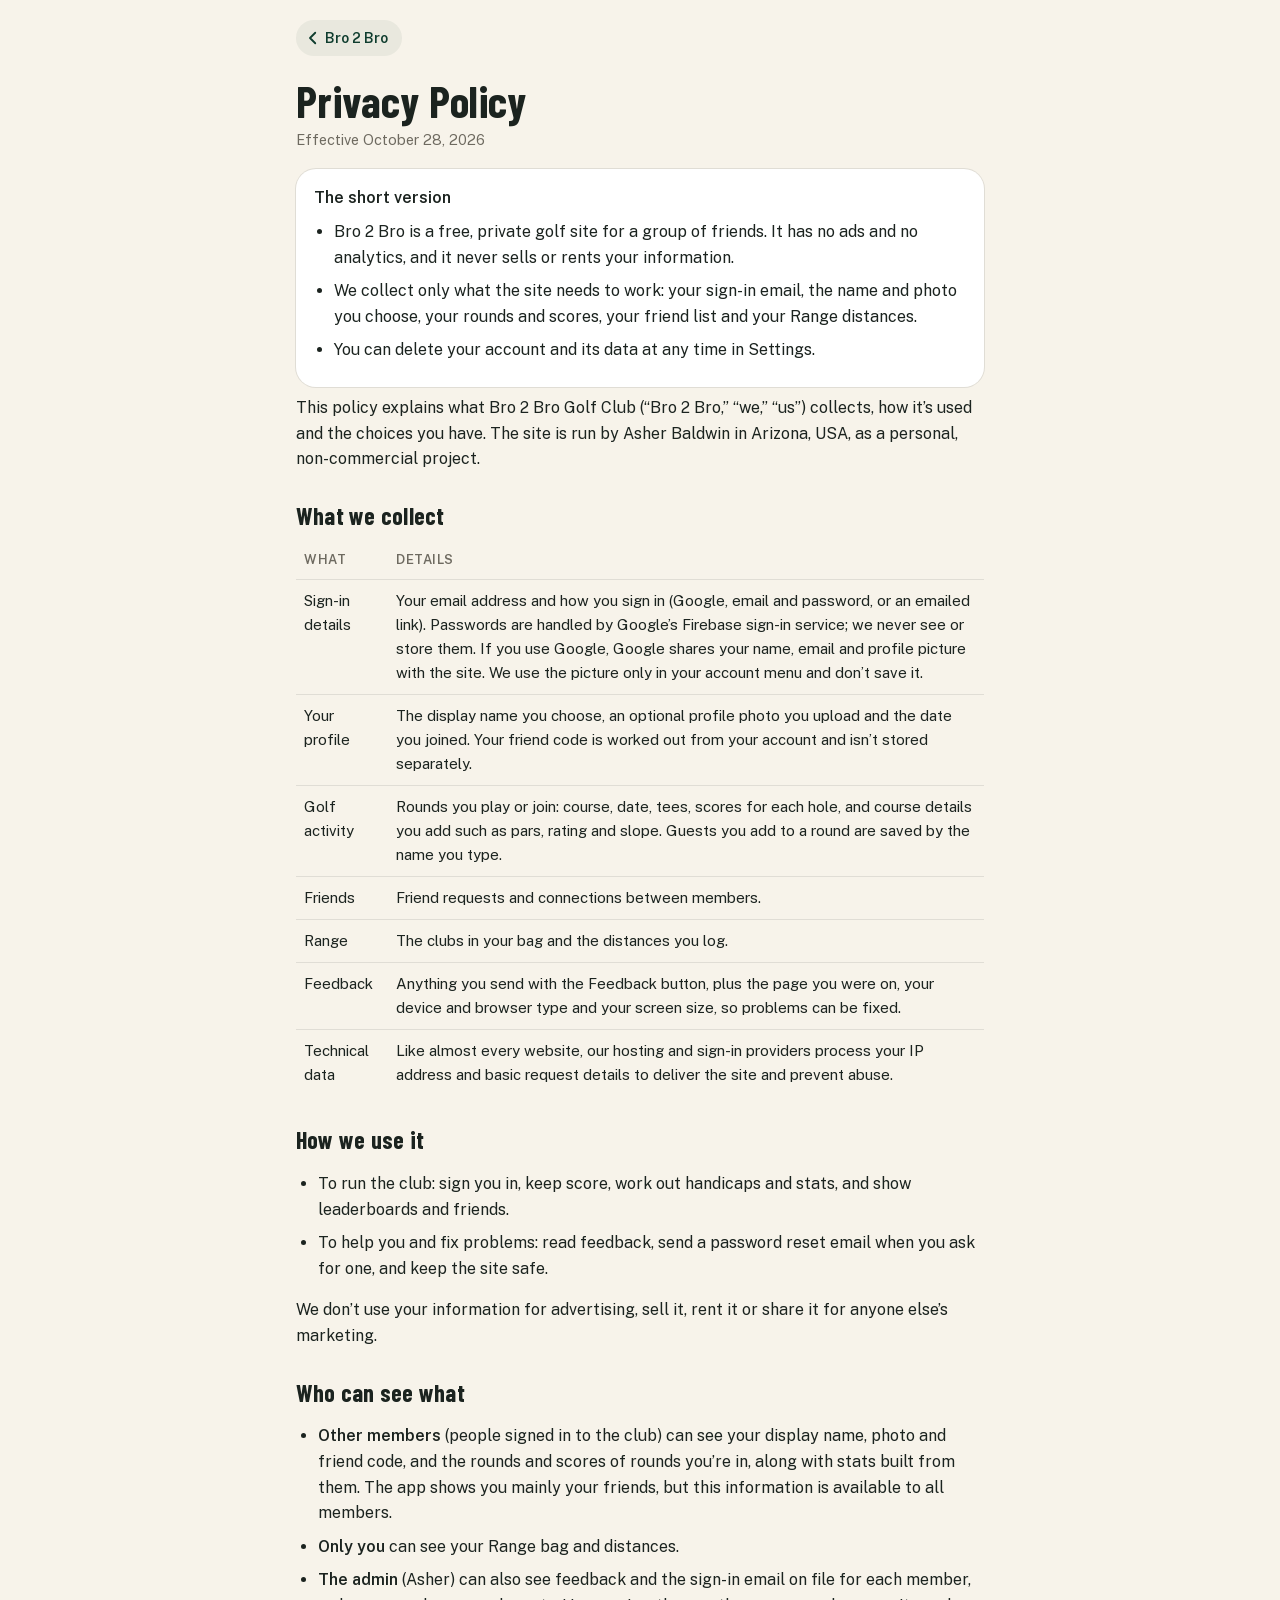
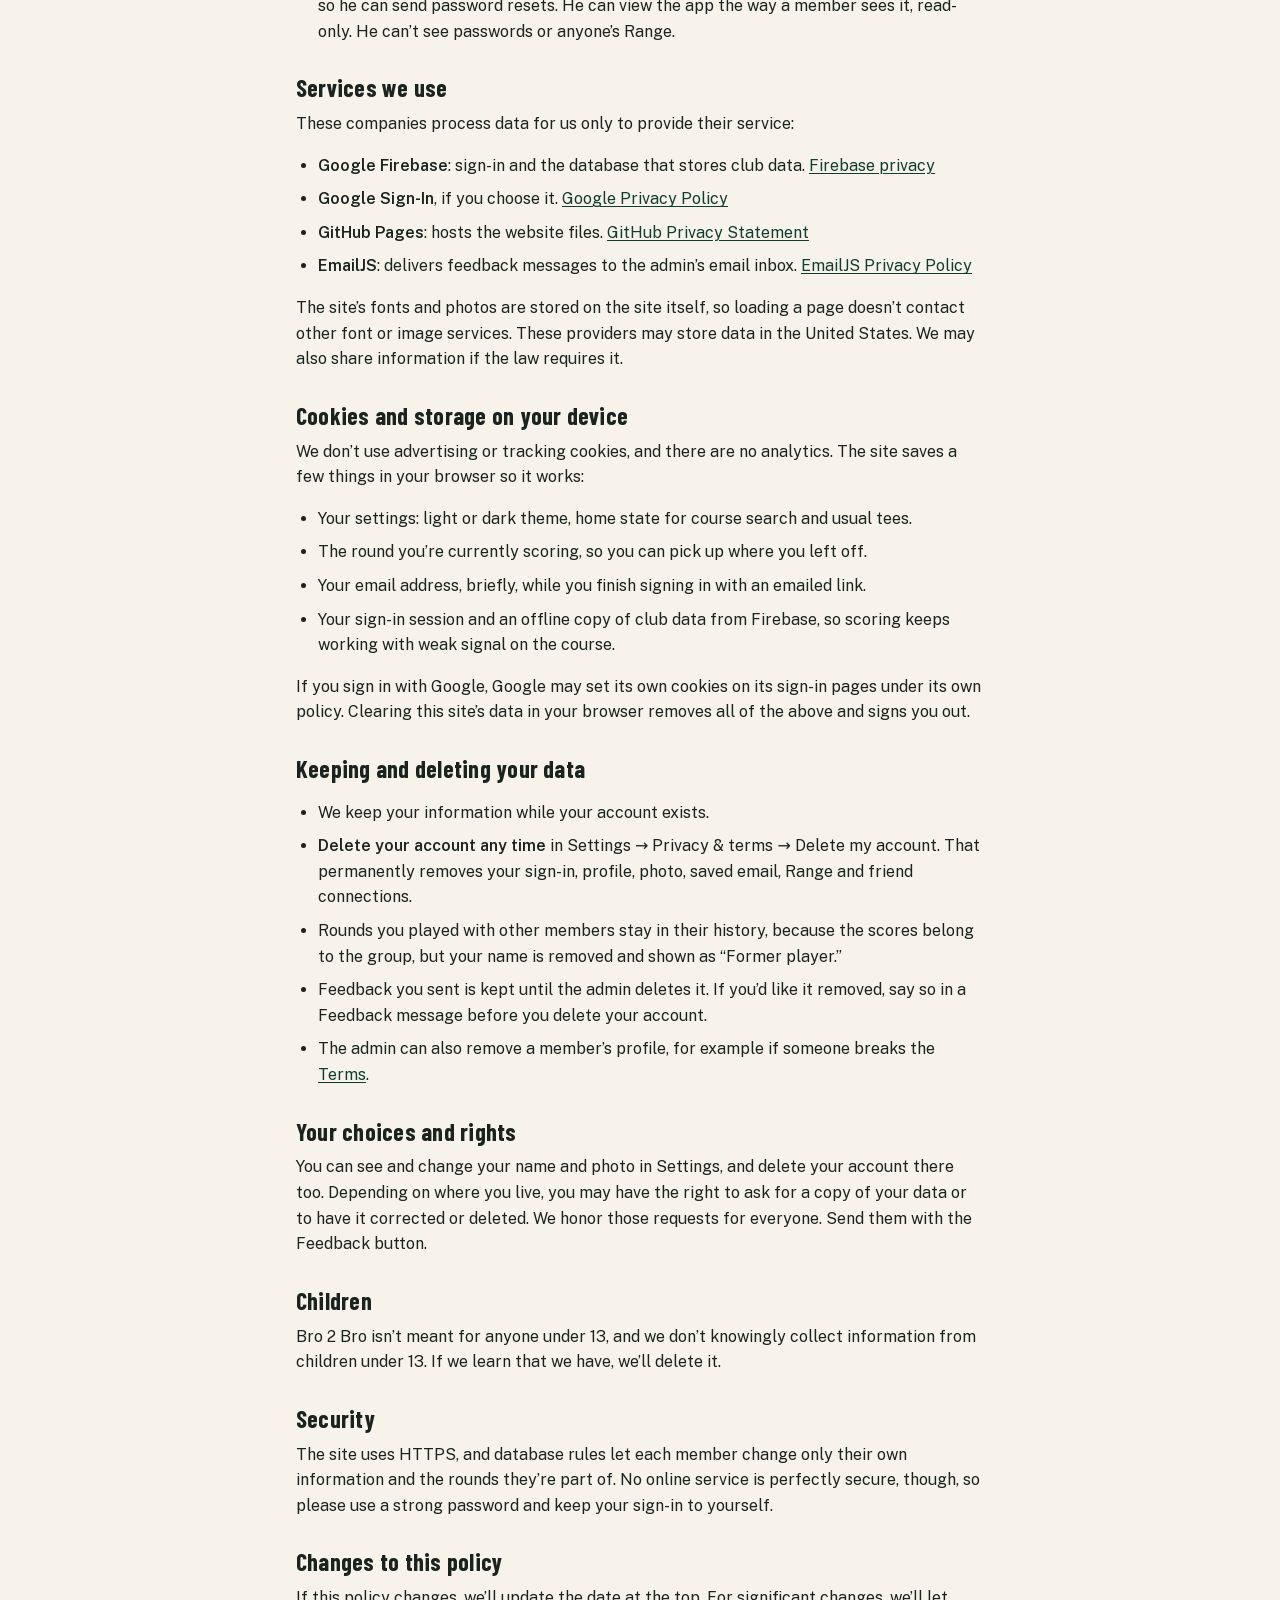
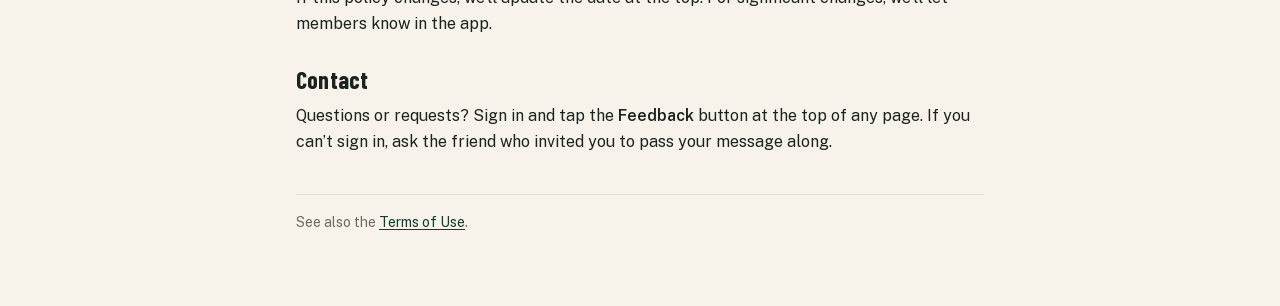
==== privacy.html @ 026c8fe2 "Add Privacy Policy, Terms of Use, self-serve account deletion and self-hosted fonts - privacy.html a" ====
<!DOCTYPE html>
<html lang="en">
<head>
<meta charset="utf-8">
<meta name="viewport" content="width=device-width, initial-scale=1, viewport-fit=cover">
<title>Privacy Policy · Bro 2 Bro Golf Club</title>
<link rel="icon" type="image/png" href="favicon.png?v=2">
<link href="fonts/fonts.css" rel="stylesheet">
<link href="legal.css" rel="stylesheet">
<script>try{if(localStorage.getItem('ww-theme')==='dark')document.documentElement.dataset.theme='dark'}catch(e){}</script>
</head>
<body>
<main>
<a class="back" href="./"><svg viewBox="0 0 24 24" aria-hidden="true"><path d="M15 5l-7 7 7 7" fill="none" stroke="currentColor" stroke-width="2.4" stroke-linecap="round" stroke-linejoin="round"/></svg>Bro 2 Bro</a>
<h1>Privacy Policy</h1>
<p class="date">Effective October 28, 2026</p>

<div class="sum"><b>The short version</b>
<ul>
<li>Bro 2 Bro is a free, private golf site for a group of friends. It has no ads and no analytics, and it never sells or rents your information.</li>
<li>We collect only what the site needs to work: your sign-in email, the name and photo you choose, your rounds and scores, your friend list and your Range distances.</li>
<li>You can delete your account and its data at any time in Settings.</li>
</ul></div>

<p>This policy explains what Bro 2 Bro Golf Club (“Bro 2 Bro,” “we,” “us”) collects, how it’s used and the choices you have. The site is run by Asher Baldwin in Arizona, USA, as a personal, non-commercial project.</p>

<h2>What we collect</h2>
<table>
<tr><th>What</th><th>Details</th></tr>
<tr><td>Sign-in details</td><td>Your email address and how you sign in (Google, email and password, or an emailed link). Passwords are handled by Google’s Firebase sign-in service; we never see or store them. If you use Google, Google shares your name, email and profile picture with the site. We use the picture only in your account menu and don’t save it.</td></tr>
<tr><td>Your profile</td><td>The display name you choose, an optional profile photo you upload and the date you joined. Your friend code is worked out from your account and isn’t stored separately.</td></tr>
<tr><td>Golf activity</td><td>Rounds you play or join: course, date, tees, scores for each hole, and course details you add such as pars, rating and slope. Guests you add to a round are saved by the name you type.</td></tr>
<tr><td>Friends</td><td>Friend requests and connections between members.</td></tr>
<tr><td>Range</td><td>The clubs in your bag and the distances you log.</td></tr>
<tr><td>Feedback</td><td>Anything you send with the Feedback button, plus the page you were on, your device and browser type and your screen size, so problems can be fixed.</td></tr>
<tr><td>Technical data</td><td>Like almost every website, our hosting and sign-in providers process your IP address and basic request details to deliver the site and prevent abuse.</td></tr>
</table>

<h2>How we use it</h2>
<ul>
<li>To run the club: sign you in, keep score, work out handicaps and stats, and show leaderboards and friends.</li>
<li>To help you and fix problems: read feedback, send a password reset email when you ask for one, and keep the site safe.</li>
</ul>
<p>We don’t use your information for advertising, sell it, rent it or share it for anyone else’s marketing.</p>

<h2>Who can see what</h2>
<ul>
<li><b>Other members</b> (people signed in to the club) can see your display name, photo and friend code, and the rounds and scores of rounds you’re in, along with stats built from them. The app shows you mainly your friends, but this information is available to all members.</li>
<li><b>Only you</b> can see your Range bag and distances.</li>
<li><b>The admin</b> (Asher) can also see feedback and the sign-in email on file for each member, so he can send password resets. He can view the app the way a member sees it, read-only. He can’t see passwords or anyone’s Range.</li>
</ul>

<h2>Services we use</h2>
<p>These companies process data for us only to provide their service:</p>
<ul>
<li><b>Google Firebase</b>: sign-in and the database that stores club data. <a href="https://firebase.google.com/support/privacy">Firebase privacy</a></li>
<li><b>Google Sign-In</b>, if you choose it. <a href="https://policies.google.com/privacy">Google Privacy Policy</a></li>
<li><b>GitHub Pages</b>: hosts the website files. <a href="https://docs.github.com/site-policy/privacy-policies/github-general-privacy-statement">GitHub Privacy Statement</a></li>
<li><b>EmailJS</b>: delivers feedback messages to the admin’s email inbox. <a href="https://www.emailjs.com/legal/privacy-policy/">EmailJS Privacy Policy</a></li>
</ul>
<p>The site’s fonts and photos are stored on the site itself, so loading a page doesn’t contact other font or image services. These providers may store data in the United States. We may also share information if the law requires it.</p>

<h2>Cookies and storage on your device</h2>
<p>We don’t use advertising or tracking cookies, and there are no analytics. The site saves a few things in your browser so it works:</p>
<ul>
<li>Your settings: light or dark theme, home state for course search and usual tees.</li>
<li>The round you’re currently scoring, so you can pick up where you left off.</li>
<li>Your email address, briefly, while you finish signing in with an emailed link.</li>
<li>Your sign-in session and an offline copy of club data from Firebase, so scoring keeps working with weak signal on the course.</li>
</ul>
<p>If you sign in with Google, Google may set its own cookies on its sign-in pages under its own policy. Clearing this site’s data in your browser removes all of the above and signs you out.</p>

<h2>Keeping and deleting your data</h2>
<ul>
<li>We keep your information while your account exists.</li>
<li><b>Delete your account any time</b> in Settings → Privacy &amp; terms → Delete my account. That permanently removes your sign-in, profile, photo, saved email, Range and friend connections.</li>
<li>Rounds you played with other members stay in their history, because the scores belong to the group, but your name is removed and shown as “Former player.”</li>
<li>Feedback you sent is kept until the admin deletes it. If you’d like it removed, say so in a Feedback message before you delete your account.</li>
<li>The admin can also remove a member’s profile, for example if someone breaks the <a href="terms.html">Terms</a>.</li>
</ul>

<h2>Your choices and rights</h2>
<p>You can see and change your name and photo in Settings, and delete your account there too. Depending on where you live, you may have the right to ask for a copy of your data or to have it corrected or deleted. We honor those requests for everyone. Send them with the Feedback button.</p>

<h2>Children</h2>
<p>Bro 2 Bro isn’t meant for anyone under 13, and we don’t knowingly collect information from children under 13. If we learn that we have, we’ll delete it.</p>

<h2>Security</h2>
<p>The site uses HTTPS, and database rules let each member change only their own information and the rounds they’re part of. No online service is perfectly secure, though, so please use a strong password and keep your sign-in to yourself.</p>

<h2>Changes to this policy</h2>
<p>If this policy changes, we’ll update the date at the top. For significant changes, we’ll let members know in the app.</p>

<h2>Contact</h2>
<p>Questions or requests? Sign in and tap the <b>Feedback</b> button at the top of any page. If you can’t sign in, ask the friend who invited you to pass your message along.</p>

<p class="foot">See also the <a href="terms.html">Terms of Use</a>.</p>
</main>
</body>
</html>
---- fonts/fonts.css ----
/* Barlow Condensed and Public Sans, hosted with the site (SIL Open Font License, see the OFL files here) so visitors never load anything from Google Fonts. */
@font-face{font-family:'Barlow Condensed';font-style:normal;font-weight:500;font-display:swap;src:url(barlow-condensed-500-latin-ext.woff2) format('woff2');unicode-range:U+0100-02BA, U+02BD-02C5, U+02C7-02CC, U+02CE-02D7, U+02DD-02FF, U+0304, U+0308, U+0329, U+1D00-1DBF, U+1E00-1E9F, U+1EF2-1EFF, U+2020, U+20A0-20AB, U+20AD-20C4, U+2113, U+2C60-2C7F, U+A720-A7FF}
@font-face{font-family:'Barlow Condensed';font-style:normal;font-weight:500;font-display:swap;src:url(barlow-condensed-500-latin.woff2) format('woff2');unicode-range:U+0000-00FF, U+0131, U+0152-0153, U+02BB-02BC, U+02C6, U+02DA, U+02DC, U+0304, U+0308, U+0329, U+2000-206F, U+20AC, U+2122, U+2191, U+2193, U+2212, U+2215, U+FEFF, U+FFFD}
@font-face{font-family:'Barlow Condensed';font-style:normal;font-weight:700;font-display:swap;src:url(barlow-condensed-700-latin-ext.woff2) format('woff2');unicode-range:U+0100-02BA, U+02BD-02C5, U+02C7-02CC, U+02CE-02D7, U+02DD-02FF, U+0304, U+0308, U+0329, U+1D00-1DBF, U+1E00-1E9F, U+1EF2-1EFF, U+2020, U+20A0-20AB, U+20AD-20C4, U+2113, U+2C60-2C7F, U+A720-A7FF}
@font-face{font-family:'Barlow Condensed';font-style:normal;font-weight:700;font-display:swap;src:url(barlow-condensed-700-latin.woff2) format('woff2');unicode-range:U+0000-00FF, U+0131, U+0152-0153, U+02BB-02BC, U+02C6, U+02DA, U+02DC, U+0304, U+0308, U+0329, U+2000-206F, U+20AC, U+2122, U+2191, U+2193, U+2212, U+2215, U+FEFF, U+FFFD}
@font-face{font-family:'Public Sans';font-style:normal;font-weight:400;font-display:swap;src:url(public-sans-latin-ext.woff2) format('woff2');unicode-range:U+0100-02BA, U+02BD-02C5, U+02C7-02CC, U+02CE-02D7, U+02DD-02FF, U+0304, U+0308, U+0329, U+1D00-1DBF, U+1E00-1E9F, U+1EF2-1EFF, U+2020, U+20A0-20AB, U+20AD-20C4, U+2113, U+2C60-2C7F, U+A720-A7FF}
@font-face{font-family:'Public Sans';font-style:normal;font-weight:400;font-display:swap;src:url(public-sans-latin.woff2) format('woff2');unicode-range:U+0000-00FF, U+0131, U+0152-0153, U+02BB-02BC, U+02C6, U+02DA, U+02DC, U+0304, U+0308, U+0329, U+2000-206F, U+20AC, U+2122, U+2191, U+2193, U+2212, U+2215, U+FEFF, U+FFFD}
@font-face{font-family:'Public Sans';font-style:normal;font-weight:600;font-display:swap;src:url(public-sans-latin-ext.woff2) format('woff2');unicode-range:U+0100-02BA, U+02BD-02C5, U+02C7-02CC, U+02CE-02D7, U+02DD-02FF, U+0304, U+0308, U+0329, U+1D00-1DBF, U+1E00-1E9F, U+1EF2-1EFF, U+2020, U+20A0-20AB, U+20AD-20C4, U+2113, U+2C60-2C7F, U+A720-A7FF}
@font-face{font-family:'Public Sans';font-style:normal;font-weight:600;font-display:swap;src:url(public-sans-latin.woff2) format('woff2');unicode-range:U+0000-00FF, U+0131, U+0152-0153, U+02BB-02BC, U+02C6, U+02DA, U+02DC, U+0304, U+0308, U+0329, U+2000-206F, U+20AC, U+2122, U+2191, U+2193, U+2212, U+2215, U+FEFF, U+FFFD}
---- legal.css ----
/* Shared look for privacy.html and terms.html: the classic Clubhouse colors, with dark mode following the site's saved theme. */
:root{--bg:#F7F3EA;--card:#fff;--ink:#1B231F;--mute:#6E6A60;--hair:rgba(27,35,31,.1);--accent:#0F3D2E;--metal:#9C7A45;--fill:rgba(15,61,46,.06)}
:root[data-theme="dark"]{--bg:#0B1411;--card:#16211C;--ink:#F2EDE2;--mute:#A39E92;--hair:rgba(242,237,226,.1);--accent:#D9B77E;--metal:#D9B77E;--fill:rgba(242,237,226,.07)}
*{box-sizing:border-box}
html{-webkit-text-size-adjust:100%}
body{margin:0;background:var(--bg);color:var(--ink);font:400 16px/1.6 "Public Sans",system-ui,sans-serif}
main{max-width:720px;margin:0 auto;padding:20px 16px 64px}
.back{display:inline-flex;align-items:center;gap:3px;height:36px;padding:0 14px 0 8px;border-radius:999px;background:var(--fill);color:var(--accent);font:600 14px "Public Sans",sans-serif;text-decoration:none;white-space:nowrap}
.back svg{width:18px;height:18px}
h1{font:700 clamp(30px,9vw,44px)/1.05 "Barlow Condensed","Arial Narrow",sans-serif;margin:22px 0 4px;letter-spacing:.01em}
h2{font:700 24px/1.2 "Barlow Condensed","Arial Narrow",sans-serif;margin:30px 0 6px;letter-spacing:.01em}
.date{color:var(--mute);margin:0 0 18px;font-size:14.5px}
.sum{background:var(--card);border-radius:20px;padding:16px 18px;box-shadow:0 0 0 1px var(--hair);margin:18px 0 8px}
.sum ul{margin:6px 0 0;padding-left:20px}
p,li{margin:8px 0}
ul{padding-left:22px}
a{color:var(--accent);text-underline-offset:2px}
table{width:100%;border-collapse:collapse;margin:10px 0;font-size:15px}
th,td{text-align:left;vertical-align:top;padding:9px 8px;border-top:1px solid var(--hair)}
th{color:var(--mute);font-weight:600;font-size:13px;letter-spacing:.04em;text-transform:uppercase;border-top:0}
code{font-size:14px;background:var(--fill);padding:1px 6px;border-radius:6px}
.foot{margin-top:40px;padding-top:16px;border-top:1px solid var(--hair);color:var(--mute);font-size:14px}
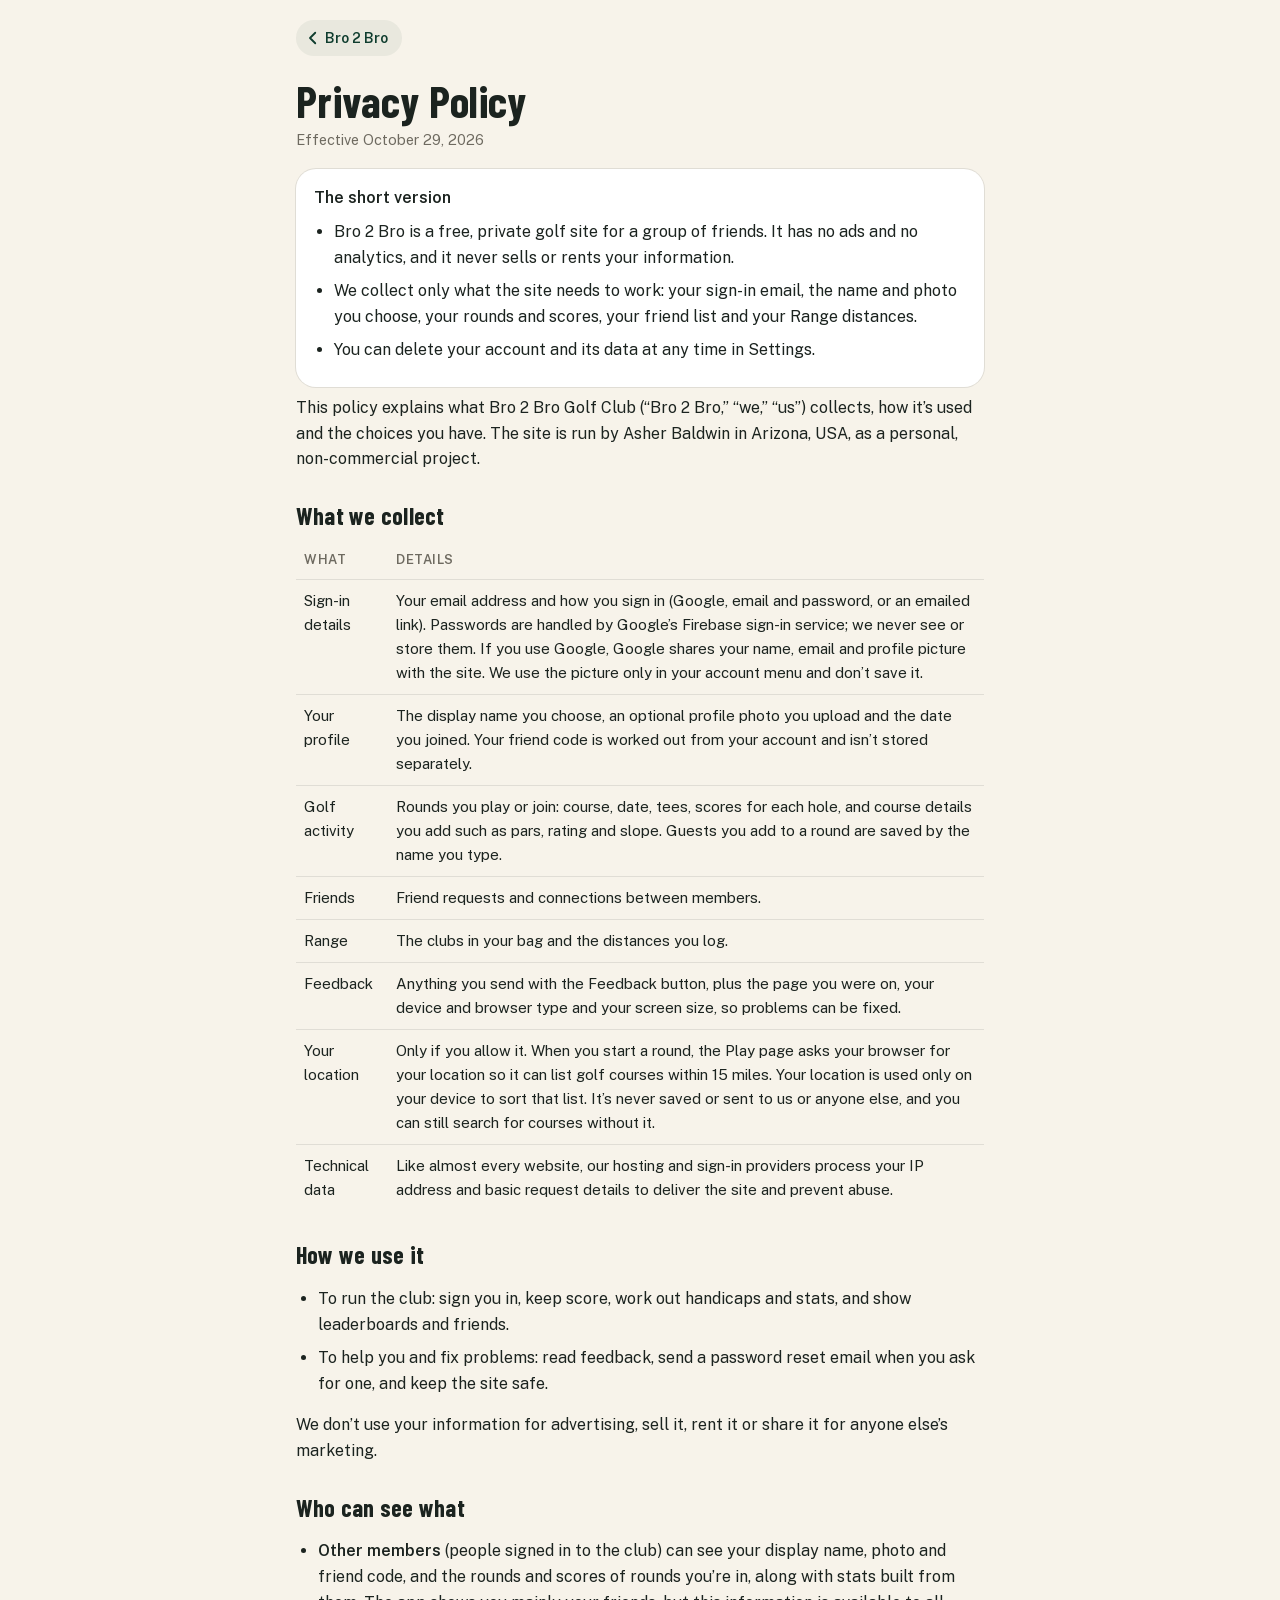
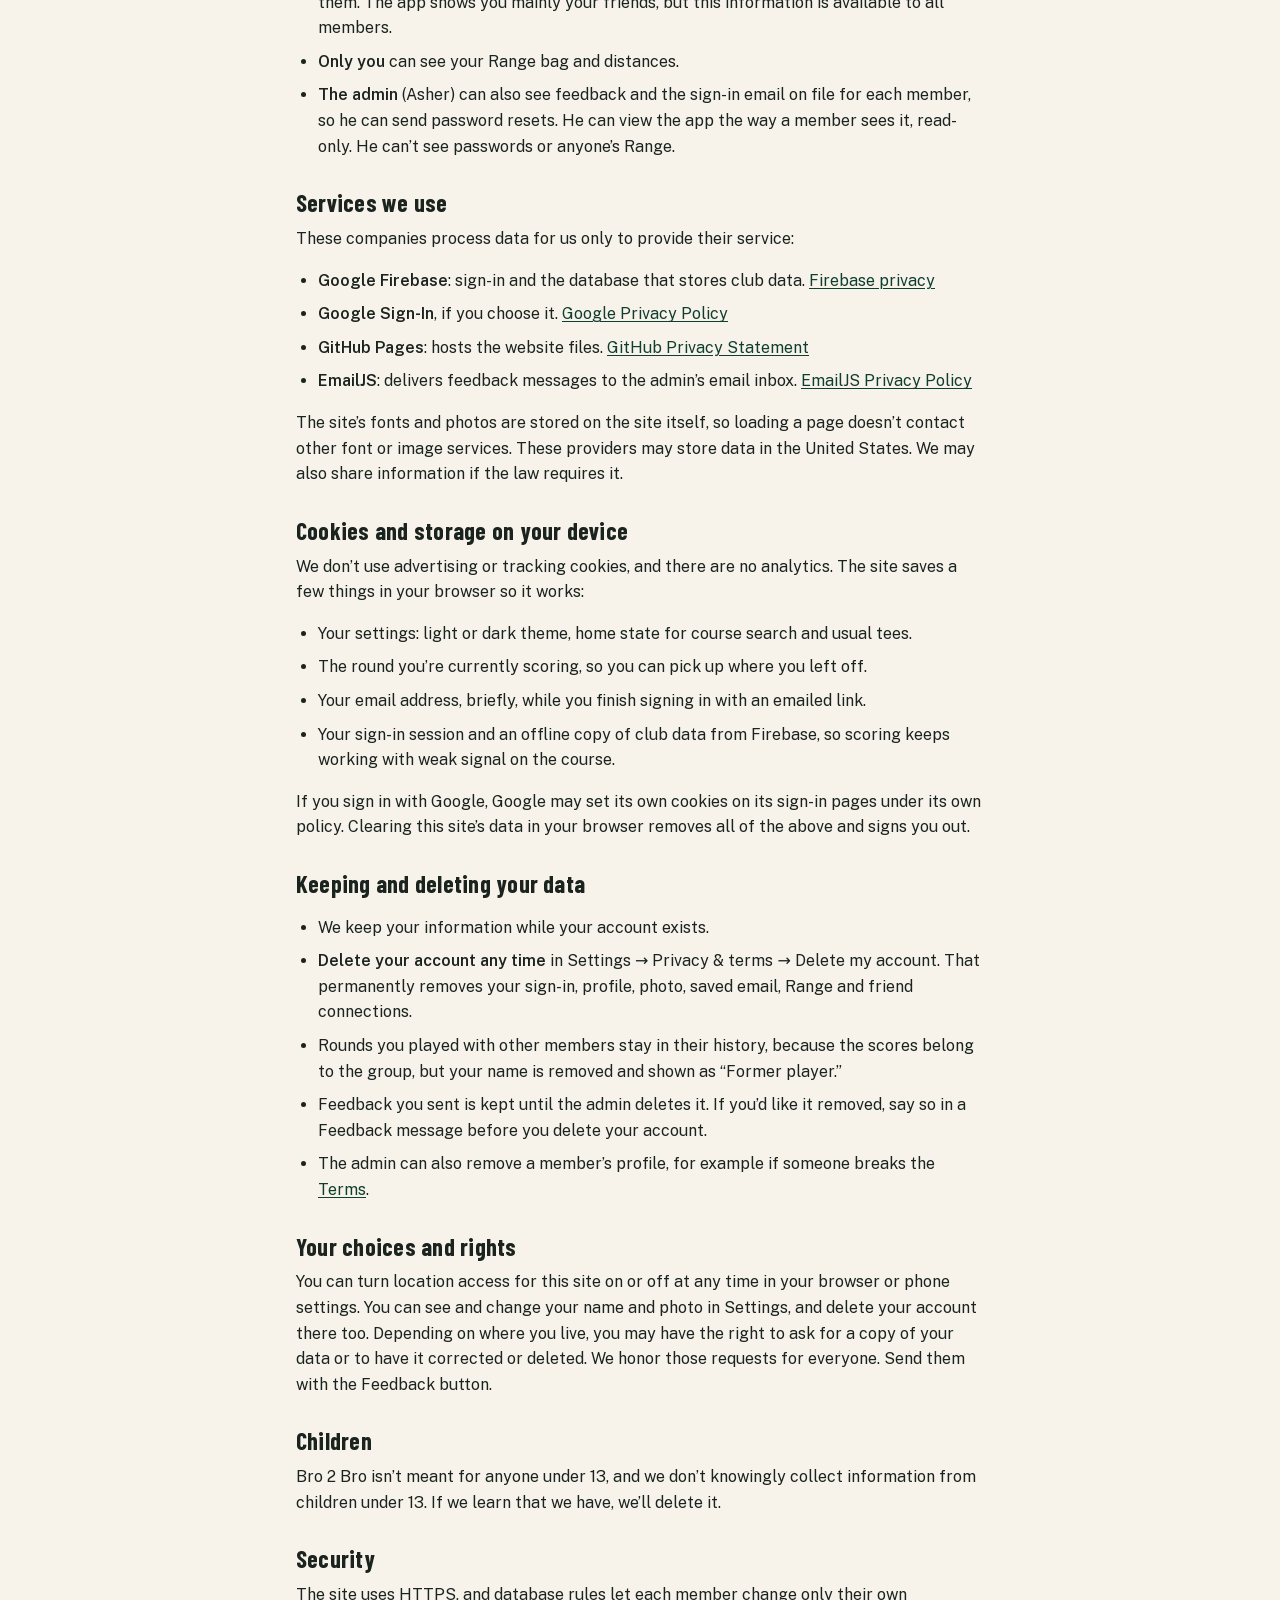
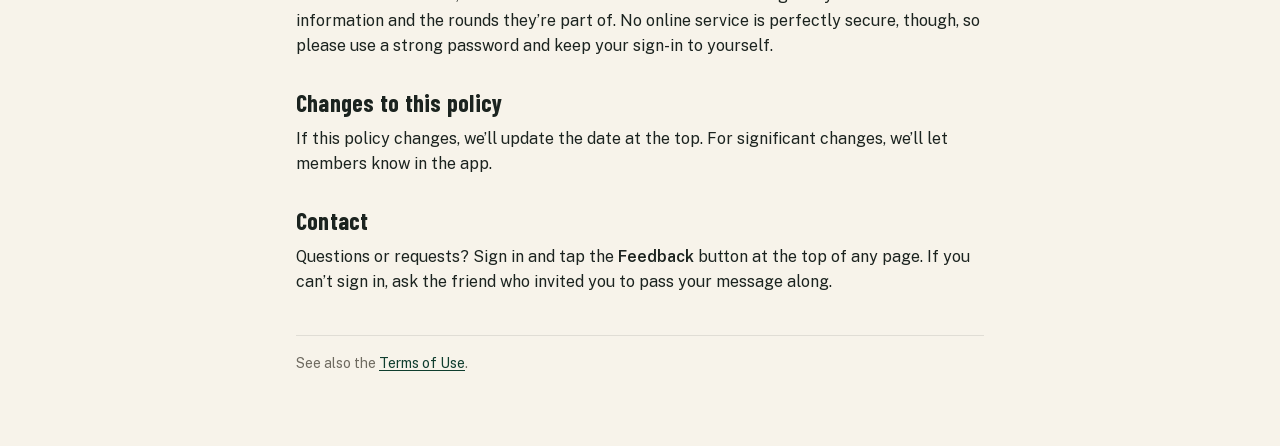
==== commit 5769ce8f: "Play: list courses within 15 miles first, using the device location Location stays on the device; th" ====
--- a/privacy.html
+++ b/privacy.html
@@ -13,7 +13,7 @@
 <main>
 <a class="back" href="./"><svg viewBox="0 0 24 24" aria-hidden="true"><path d="M15 5l-7 7 7 7" fill="none" stroke="currentColor" stroke-width="2.4" stroke-linecap="round" stroke-linejoin="round"/></svg>Bro 2 Bro</a>
 <h1>Privacy Policy</h1>
-<p class="date">Effective October 28, 2026</p>
+<p class="date">Effective October 29, 2026</p>
 
 <div class="sum"><b>The short version</b>
 <ul>
@@ -33,6 +33,7 @@
 <tr><td>Friends</td><td>Friend requests and connections between members.</td></tr>
 <tr><td>Range</td><td>The clubs in your bag and the distances you log.</td></tr>
 <tr><td>Feedback</td><td>Anything you send with the Feedback button, plus the page you were on, your device and browser type and your screen size, so problems can be fixed.</td></tr>
+<tr><td>Your location</td><td>Only if you allow it. When you start a round, the Play page asks your browser for your location so it can list golf courses within 15 miles. Your location is used only on your device to sort that list. It’s never saved or sent to us or anyone else, and you can still search for courses without it.</td></tr>
 <tr><td>Technical data</td><td>Like almost every website, our hosting and sign-in providers process your IP address and basic request details to deliver the site and prevent abuse.</td></tr>
 </table>
 
@@ -80,7 +81,7 @@
 </ul>
 
 <h2>Your choices and rights</h2>
-<p>You can see and change your name and photo in Settings, and delete your account there too. Depending on where you live, you may have the right to ask for a copy of your data or to have it corrected or deleted. We honor those requests for everyone. Send them with the Feedback button.</p>
+<p>You can turn location access for this site on or off at any time in your browser or phone settings. You can see and change your name and photo in Settings, and delete your account there too. Depending on where you live, you may have the right to ask for a copy of your data or to have it corrected or deleted. We honor those requests for everyone. Send them with the Feedback button.</p>
 
 <h2>Children</h2>
 <p>Bro 2 Bro isn’t meant for anyone under 13, and we don’t knowingly collect information from children under 13. If we learn that we have, we’ll delete it.</p>
